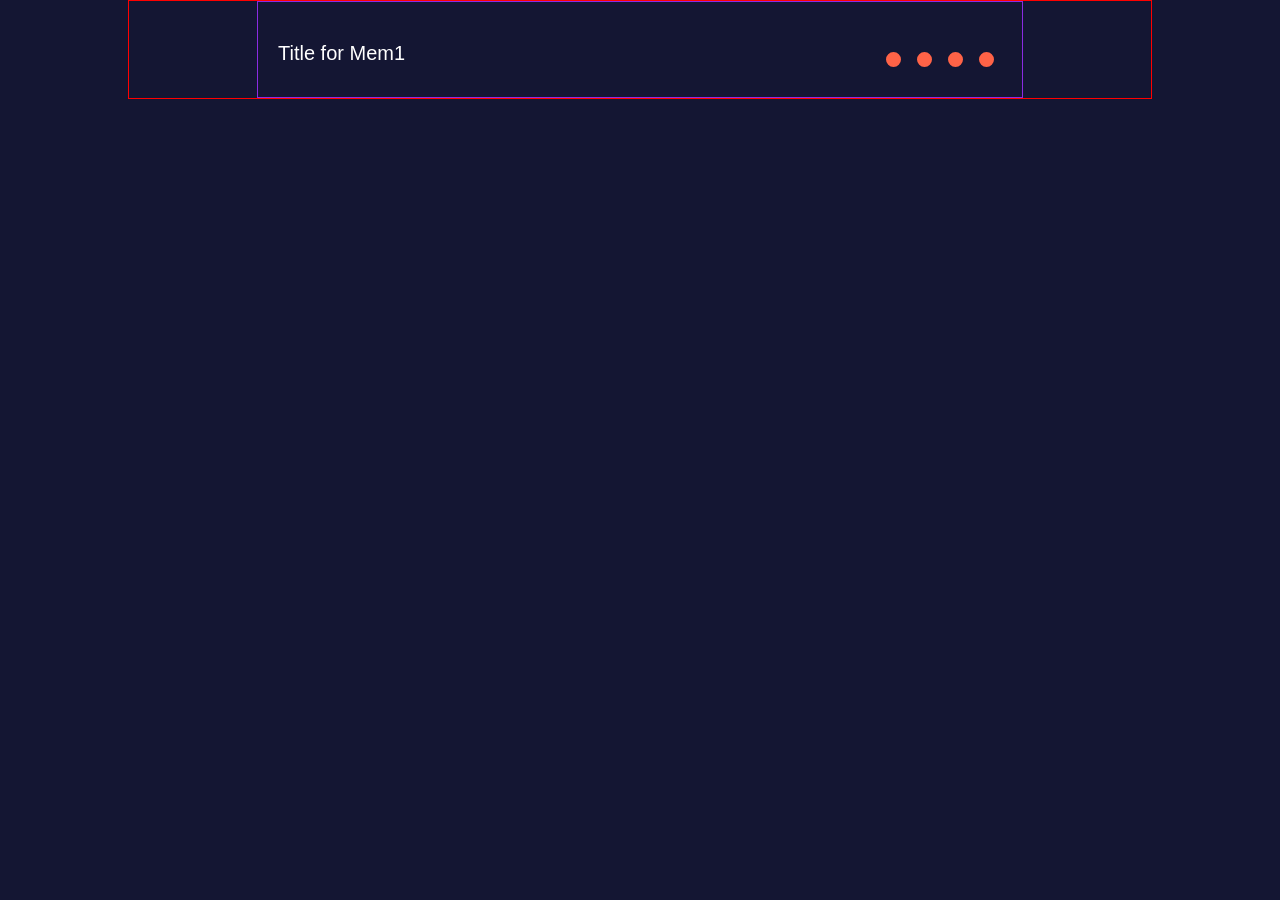
==== index.html @ 36c18b4f "feat: grid for wrap, style for btn-cotrol (Mon, Sep 09, 2024 08:19:40 PM)" ====
<!DOCTYPE html>
<html lang="en">

<head>
  <meta charset="UTF-8">
  <meta name="viewport" content="width=device-width, initial-scale=1.0">
  <link href="normalize.css" rel="stylesheet">
  <link href="style.css" rel="stylesheet">
  <title>Css MemSlider</title>
</head>

<body>
  <div class="container">
    <div class="wrap">
      <div class="control">
        <label class="control__label" for="mem1">
          <span></span>
        </label>

        <input class="control__input" type="radio" name="mem" id="mem1">
        <label class="control__label" for="mem2">
          <span></span>
        </label>
        <input class="control__input" type="radio" name="mem" id="mem2">
        <label class="control__label" for="mem3">
          <span></span>
        </label>
        <input class="control__input" type="radio" name="mem" id="mem3">
        <label class="control__label" for="mem4">
          <span></span>
        </label>
        <input class="control__input" type="radio" name="mem" id="mem4">
      </div>

      <div class="slider">
        <img class="slide slide_1" src="1.jpg" alt="" data='mem1'>
        <img class="slide slide_1" src="2.jpg" alt="" data='mem2'>
        <img class="slide slide_1" src="3.jpg" alt="" data='mem3'>
        <img class="slide slide_1" src="4.jpg" alt="" data='mem4'>
      </div>

      <div class="content">
        <p class="content__title">Title for Mem1</p>
      </div>

    </div>
  </div>


</body>

</html>
---- style.css ----
:root {
  --main: #141633;
  --text: #fff;
  --accent: tomato;
}
html {
  box-sizing: border-box;
}

*,
*::before,
*::after {
  box-sizing: inherit;
}

body {
  /* min-width: 320px; */
  min-height: 100vh;
  font-family: Arial, sans-serif;
  background-color: #141633;
  color: #fff;
  font-size: 20px;
}


img, svg {
  max-width: 100%;
  max-height: 100%;
  height: auto;
}


button {
  padding: 0;
  cursor: pointer;
}

a {
  text-decoration: none;
  color: inherit;
}

ul {
  list-style: none;
  padding: 0;
  margin: 0;
}

h1,
h2,
h3,
p,
figure,
fieldset {
  margin: 0;
}

/*
Пример контейнера
Если контейнер 1180px по макету,
то для max-width прибавляем паддинги 30px*2,
в итоге 1240px
Чтобы контент не прижимался к краям экрана
*/

.container {
  max-width: 80%;
  padding: 0 10%;
  margin: 0 auto;
  border: 1px solid red;
}

.wrap {
  border: 1px solid blueviolet;
  padding-top: 100px;
  display: grid;
  grid-template-areas:
    'slider slider'
    'content control';
  justify-content: space-between;
  row-gap: 20px;
  padding: 20px;
}

img {
  border-radius: 20px;
}

.control {
  grid-area: control;
  justify-self: flex-end;
  display: flex;
  gap: 3px;
}


.control__input {
  cursor: pointer;
  appearance: none;
}

.control__label {
  display: block;
  cursor: pointer;
  padding: 10px 5px;
}

.control__label span {
  display: block;
  width: 15px;
  height: 15px;
  border-radius: 50%;
  background-color: var(--accent);
  border: 2px solid var(--accent);
  transition: background-color 0.3s ease-in-out, border-color 0.3s ease-in-out;
}

.control__label:hover span{
  background-color: #fff;
  border-color: var(--text);
  transition: background-color 0.3s ease-in-out, border-color 0.3s ease-in-out;
}

.control__label:has(+.control__input:checked) span{
  border-color: var(--accent);
  background-color: var(--main);
  transition: border-color 0.3s ease-in-out, background-color 0.3s ease-in-out;
}

.control__label:has(+.control__input:checked):hover span{
  border-color: var(--text);
  transition: border-color 0.3s ease-in-out;
}

.slider {
  grid-area: slider;
  display: flex;
}

.content {
  grid-area: content;
}

.slide_1 {
  display: none;
}
.control:has(.control__input[id='mem1']:checked)+.slider .slide_1[data='mem1']  {
  display: block;
}
.control:has(.control__input[id='mem2']:checked)+.slider .slide_1[data='mem2']  {
  display: block;
}
.control:has(.control__input[id='mem3']:checked)+.slider .slide_1[data='mem3']  {
  display: block;
}
.control:has(.control__input[id='mem4']:checked)+.slider .slide_1[data='mem4']  {
  display: block;
}
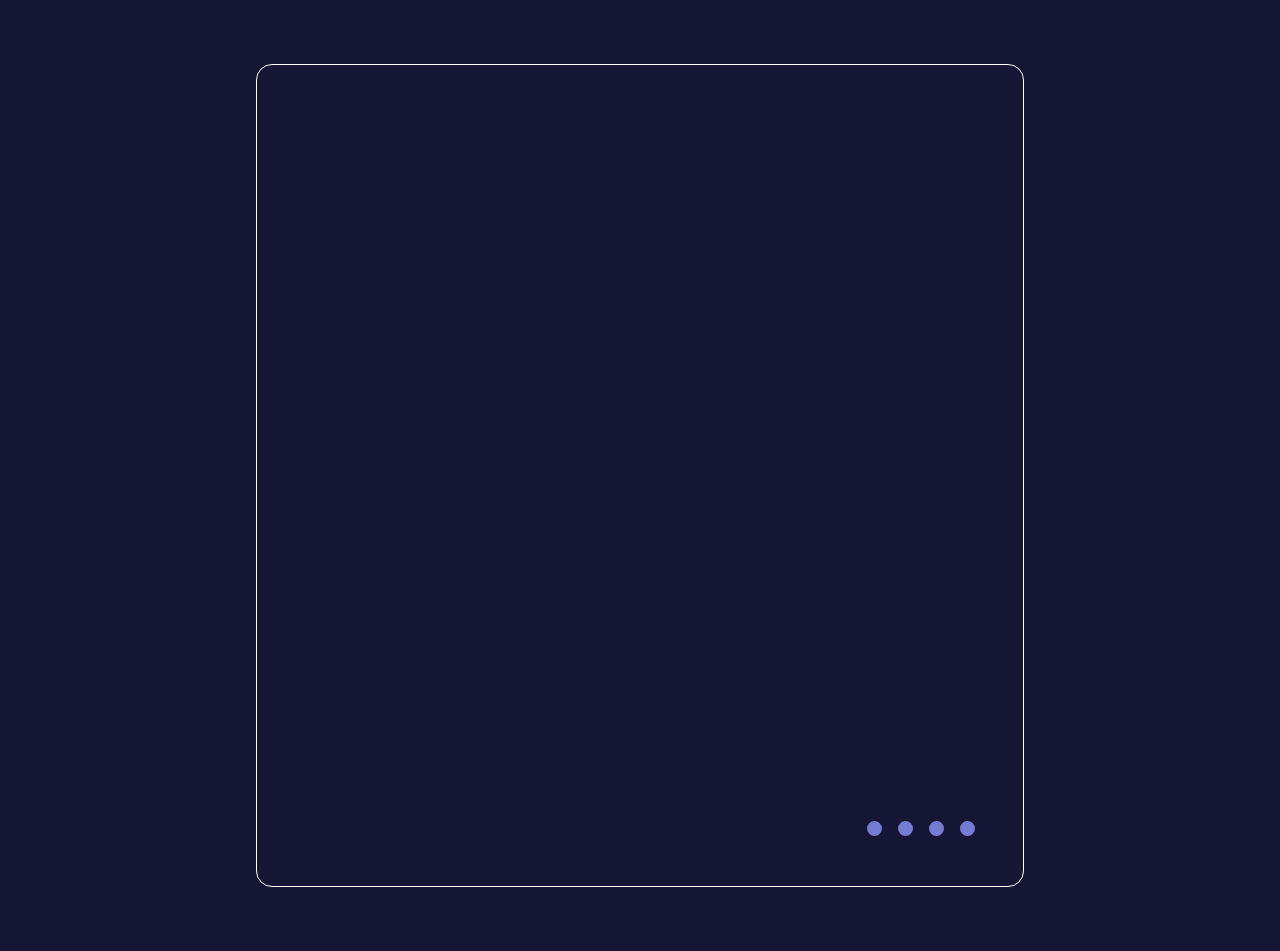
==== commit 7a6d093c: "feat: add movie for slides  (Sun, Sep 15, 2024 10:25:56 PM)" ====
--- a/index.html
+++ b/index.html
@@ -33,14 +33,25 @@
       </div>
 
       <div class="slider">
-        <img class="slide slide_1" src="1.jpg" alt="" data='mem1'>
+        <div class="slider-box">
+          <img class="slide slide_1" src="IMG_2.jpg" alt="" data='mem1'>
+          <img class="slide slide_1" src="IMG_1.jpg" alt="" data='mem2'>
+          <img class="slide slide_1" src="IMG_3.jpg" alt="" data='mem3'>
+          <img class="slide slide_1" src="IMG_4.jpg" alt="" data='mem4'>
+        </div>
+        <!-- <img class="slide slide_1" src="1.jpg" alt="" data='mem1'>
         <img class="slide slide_1" src="2.jpg" alt="" data='mem2'>
         <img class="slide slide_1" src="3.jpg" alt="" data='mem3'>
-        <img class="slide slide_1" src="4.jpg" alt="" data='mem4'>
+        <img class="slide slide_1" src="4.jpg" alt="" data='mem4'> -->
       </div>
 
       <div class="content">
-        <p class="content__title">Title for Mem1</p>
+        <div class="content-wrap">
+          <span class="content__title content__title_1">My thoughts</span>
+          <span class="content__title content__title_2">My health</span>
+          <span class="content__title content__title_3">My meditation</span>
+          <span class="content__title content__title_4">My job</span>
+        </div>
       </div>
 
     </div>
--- a/style.css
+++ b/style.css
@@ -1,7 +1,7 @@
 :root {
   --main: #141633;
   --text: #fff;
-  --accent: tomato;
+  --accent: #767cd4;
 }
 html {
   box-sizing: border-box;
@@ -14,12 +14,13 @@
 }
 
 body {
-  /* min-width: 320px; */
+  display: flex;
+  align-items: center;
+  min-width: 31rem;
   min-height: 100vh;
   font-family: Arial, sans-serif;
-  background-color: #141633;
-  color: #fff;
-  font-size: 20px;
+  background-color: var(--main);
+  color: var(--text);
 }
 
 
@@ -55,31 +56,22 @@
   margin: 0;
 }
 
-/*
-Пример контейнера
-Если контейнер 1180px по макету,
-то для max-width прибавляем паддинги 30px*2,
-в итоге 1240px
-Чтобы контент не прижимался к краям экрана
-*/
-
 .container {
   max-width: 80%;
-  padding: 0 10%;
+  padding: 5% 10%;
   margin: 0 auto;
-  border: 1px solid red;
 }
 
 .wrap {
-  border: 1px solid blueviolet;
+  border: 1px solid var(--text);
+  border-radius: 16px;
   padding-top: 100px;
   display: grid;
-  grid-template-areas:
-    'slider slider'
-    'content control';
+  grid-template-columns: 1fr 130px;
   justify-content: space-between;
   row-gap: 20px;
-  padding: 20px;
+  padding: 40px 40px;
+  overflow: hidden;
 }
 
 img {
@@ -87,10 +79,13 @@
 }
 
 .control {
-  grid-area: control;
+  display: flex;
+  align-items: center;
+  grid-column: 2 / 3;
+  grid-row: 2 /3 ;
   justify-self: flex-end;
-  display: flex;
   gap: 3px;
+  background-color: var(--main);
 }
 
 
@@ -116,7 +111,7 @@
 }
 
 .control__label:hover span{
-  background-color: #fff;
+  background-color: var(--text);
   border-color: var(--text);
   transition: background-color 0.3s ease-in-out, border-color 0.3s ease-in-out;
 }
@@ -132,28 +127,136 @@
   transition: border-color 0.3s ease-in-out;
 }
 
+
+/* =================  SLIDER ================== */
 .slider {
-  grid-area: slider;
-  display: flex;
-}
-
+  grid-column: 1 / 3;
+  grid-row: 1 / 2;
+}
+.slider-box {
+  display: flex;
+  overflow: hidden;
+  /* justify-content: center; */
+}
+
+/* =================  CONTENT =====================  */
 .content {
-  grid-area: content;
-}
-
-.slide_1 {
-  display: none;
-}
-.control:has(.control__input[id='mem1']:checked)+.slider .slide_1[data='mem1']  {
-  display: block;
-}
-.control:has(.control__input[id='mem2']:checked)+.slider .slide_1[data='mem2']  {
-  display: block;
-}
-.control:has(.control__input[id='mem3']:checked)+.slider .slide_1[data='mem3']  {
-  display: block;
-}
-.control:has(.control__input[id='mem4']:checked)+.slider .slide_1[data='mem4']  {
-  display: block;
-}
-
+  grid-column: 1 / -1;
+  grid-row: 2 / 3;
+  display: flex;
+  z-index: -10;
+  align-items: center;
+  font-size: 1rem;
+}
+
+.content-wrap {
+  overflow-x: hidden;
+  flex-grow: 1;
+  flex-wrap: nowrap;
+}
+
+.content__title {
+  display: inline-block;
+  white-space: nowrap;
+  opacity: 0;
+  transform: translate(600%);
+}
+
+.content__title_1 {
+  transition: opacity 0.5s ease-in-out;
+}
+.content__title_2 {
+  transition: opacity 0.5s ease-in-out;
+}
+.content__title_3 {
+  transition: opacity 0.5s ease-in-out;
+}
+.content__title_4 {
+  transition: opacity 0.5s ease-in-out;
+}
+
+/* ============== MOVIE-SLIDE ================ */
+.slide {
+  opacity: 1;
+  transform: translateX(120%);
+  transition: opacity 0.5s ease-in-out, transform 0.5s ease-in-out;
+}
+
+.control:has(.control__input[id='mem1']:checked)+.slider .slider-box .slide_1[data='mem1']  {
+  opacity: 1;
+  transform: translateX(0);
+  transition: opacity 0.5s ease-in-out, transform 0.5s ease-in-out;
+}
+.control:has(.control__input[id='mem2']:checked)+.slider .slider-box .slide_1[data='mem2']  {
+  opacity: 1;
+  transform: translateX(-100%);
+  transition: opacity 0.5s ease-in-out, transform 0.5s ease-in-out;
+}
+.control:has(.control__input[id='mem3']:checked)+.slider .slider-box .slide_1[data='mem3']  {
+  opacity: 1;
+  transform: translateX(-200%);
+  transition: opacity 0.5s ease-in-out, transform 0.5s ease-in-out;
+}
+.control:has(.control__input[id='mem4']:checked)+.slider .slider-box .slide_1[data='mem4']  {
+  opacity: 1;
+  transform: translateX(-300%);
+  transition: opacity 0.5s ease-in-out, transform 0.5s ease-in-out;
+}
+
+/* ============== MOVIE-TITLE ================ */
+
+.control:has(.control__input[id='mem1']:checked)~.content>.content-wrap>.content__title_1  {
+  opacity: 1;
+  transform: translateX(0);
+  transition: opacity 0.5s ease-in-out, transform 0.5s ease-in-out;
+}
+
+.control:has(.control__input[id='mem2']:checked)~.content>.content-wrap>.content__title_2  {
+  opacity: 1;
+  transform: translateX(-130%);
+  transition: opacity 0.5s ease-in-out, transform 0.5s ease-in-out;
+}
+.control:has(.control__input[id='mem3']:checked)~.content>.content-wrap>.content__title_3  {
+  opacity: 1;
+  transform: translateX(-166%);
+  transition: opacity 0.5s ease-in-out, transform 0.5s ease-in-out;
+}
+.control:has(.control__input[id='mem4']:checked)~.content>.content-wrap>.content__title_4  {
+  opacity: 1;
+  transform: translateX(-561%);
+  transition: opacity 0.5s ease-in-out, transform 0.5s ease-in-out;
+}
+
+
+@media (max-width: 768px) {
+  .container {
+    max-width: 100%;
+    padding: 0 5%;
+  }
+  .wrap {
+    grid-template-columns: 1fr;
+    justify-content: center;
+  }
+
+  .slider {
+    grid-column: 1 / -1;
+    width: 100%;
+  }
+  .control {
+    grid-column: 1 / -1;
+    grid-row: 2 /3 ;
+    justify-self: center;
+  }
+
+  .content {
+    grid-row: 3 / 4 ;
+    /* font-size: 0.8rem; */
+  }
+
+  .content-wrap {
+    flex-grow: 0;
+
+  }
+
+
+}
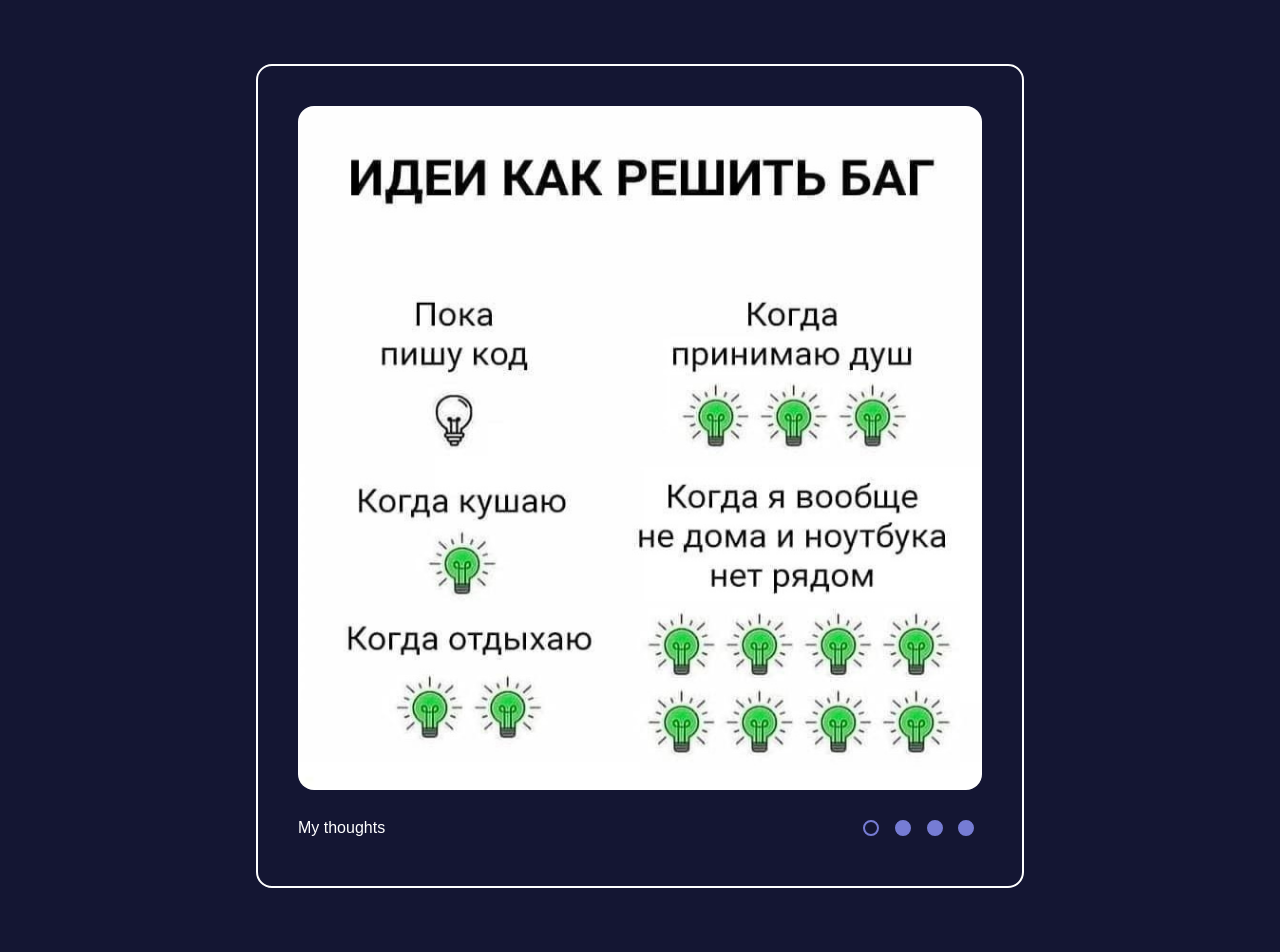
==== commit 8fe4edf1: "feat: add vars (Sun, Sep 15, 2024 10:53:08 PM)" ====
--- a/index.html
+++ b/index.html
@@ -16,16 +16,18 @@
         <label class="control__label" for="mem1">
           <span></span>
         </label>
+        <input class="control__input" type="radio" name="mem" id="mem1" checked>
 
-        <input class="control__input" type="radio" name="mem" id="mem1">
         <label class="control__label" for="mem2">
           <span></span>
         </label>
         <input class="control__input" type="radio" name="mem" id="mem2">
+
         <label class="control__label" for="mem3">
           <span></span>
         </label>
         <input class="control__input" type="radio" name="mem" id="mem3">
+
         <label class="control__label" for="mem4">
           <span></span>
         </label>
@@ -39,10 +41,6 @@
           <img class="slide slide_1" src="IMG_3.jpg" alt="" data='mem3'>
           <img class="slide slide_1" src="IMG_4.jpg" alt="" data='mem4'>
         </div>
-        <!-- <img class="slide slide_1" src="1.jpg" alt="" data='mem1'>
-        <img class="slide slide_1" src="2.jpg" alt="" data='mem2'>
-        <img class="slide slide_1" src="3.jpg" alt="" data='mem3'>
-        <img class="slide slide_1" src="4.jpg" alt="" data='mem4'> -->
       </div>
 
       <div class="content">
--- a/style.css
+++ b/style.css
@@ -2,6 +2,7 @@
   --main: #141633;
   --text: #fff;
   --accent: #767cd4;
+  --time: 0.8s;
 }
 html {
   box-sizing: border-box;
@@ -63,19 +64,18 @@
 }
 
 .wrap {
-  border: 1px solid var(--text);
-  border-radius: 16px;
-  padding-top: 100px;
+  border: 0.125rem solid var(--text);
+  border-radius: 1rem;
   display: grid;
-  grid-template-columns: 1fr 130px;
+  grid-template-columns: 1fr 8rem;
   justify-content: space-between;
-  row-gap: 20px;
-  padding: 40px 40px;
+  row-gap: 1.25rem;
+  padding: 2.5rem;
   overflow: hidden;
 }
 
 img {
-  border-radius: 20px;
+  border-radius: 1rem;
 }
 
 .control {
@@ -84,7 +84,7 @@
   grid-column: 2 / 3;
   grid-row: 2 /3 ;
   justify-self: flex-end;
-  gap: 3px;
+  gap: 0.18rem;
   background-color: var(--main);
 }
 
@@ -97,16 +97,16 @@
 .control__label {
   display: block;
   cursor: pointer;
-  padding: 10px 5px;
+  padding: 0.625rem 0.31rem;
 }
 
 .control__label span {
   display: block;
-  width: 15px;
-  height: 15px;
+  width: 1rem;
+  height: 1rem;
   border-radius: 50%;
   background-color: var(--accent);
-  border: 2px solid var(--accent);
+  border: 0.125rem solid var(--accent);
   transition: background-color 0.3s ease-in-out, border-color 0.3s ease-in-out;
 }
 
@@ -136,7 +136,6 @@
 .slider-box {
   display: flex;
   overflow: hidden;
-  /* justify-content: center; */
 }
 
 /* =================  CONTENT =====================  */
@@ -163,44 +162,44 @@
 }
 
 .content__title_1 {
-  transition: opacity 0.5s ease-in-out;
+  transition: opacity var(--time) ease-in-out;
 }
 .content__title_2 {
-  transition: opacity 0.5s ease-in-out;
+  transition: opacity var(--time) ease-in-out;
 }
 .content__title_3 {
-  transition: opacity 0.5s ease-in-out;
+  transition: opacity var(--time) ease-in-out;
 }
 .content__title_4 {
-  transition: opacity 0.5s ease-in-out;
+  transition: opacity var(--time) ease-in-out;
 }
 
 /* ============== MOVIE-SLIDE ================ */
 .slide {
   opacity: 1;
-  transform: translateX(120%);
-  transition: opacity 0.5s ease-in-out, transform 0.5s ease-in-out;
+  transform: translateX(100%);
+  transition: opacity var(--time) ease-in-out, transform var(--time) ease-in-out;
 }
 
 .control:has(.control__input[id='mem1']:checked)+.slider .slider-box .slide_1[data='mem1']  {
   opacity: 1;
   transform: translateX(0);
-  transition: opacity 0.5s ease-in-out, transform 0.5s ease-in-out;
+  transition: opacity var(--time) ease-in-out, transform var(--time) ease-in-out;
 }
 .control:has(.control__input[id='mem2']:checked)+.slider .slider-box .slide_1[data='mem2']  {
   opacity: 1;
   transform: translateX(-100%);
-  transition: opacity 0.5s ease-in-out, transform 0.5s ease-in-out;
+  transition: opacity var(--time) ease-in-out, transform var(--time) ease-in-out;
 }
 .control:has(.control__input[id='mem3']:checked)+.slider .slider-box .slide_1[data='mem3']  {
   opacity: 1;
   transform: translateX(-200%);
-  transition: opacity 0.5s ease-in-out, transform 0.5s ease-in-out;
+  transition: opacity var(--time) ease-in-out, transform var(--time) ease-in-out;
 }
 .control:has(.control__input[id='mem4']:checked)+.slider .slider-box .slide_1[data='mem4']  {
   opacity: 1;
   transform: translateX(-300%);
-  transition: opacity 0.5s ease-in-out, transform 0.5s ease-in-out;
+  transition: opacity var(--time) ease-in-out, transform var(--time) ease-in-out;
 }
 
 /* ============== MOVIE-TITLE ================ */
@@ -208,23 +207,23 @@
 .control:has(.control__input[id='mem1']:checked)~.content>.content-wrap>.content__title_1  {
   opacity: 1;
   transform: translateX(0);
-  transition: opacity 0.5s ease-in-out, transform 0.5s ease-in-out;
+  transition: opacity var(--time) ease-in-out, transform var(--time) ease-in-out;
 }
 
 .control:has(.control__input[id='mem2']:checked)~.content>.content-wrap>.content__title_2  {
   opacity: 1;
   transform: translateX(-130%);
-  transition: opacity 0.5s ease-in-out, transform 0.5s ease-in-out;
+  transition: opacity var(--time) ease-in-out, transform var(--time) ease-in-out;
 }
 .control:has(.control__input[id='mem3']:checked)~.content>.content-wrap>.content__title_3  {
   opacity: 1;
   transform: translateX(-166%);
-  transition: opacity 0.5s ease-in-out, transform 0.5s ease-in-out;
+  transition: opacity var(--time) ease-in-out, transform var(--time) ease-in-out;
 }
 .control:has(.control__input[id='mem4']:checked)~.content>.content-wrap>.content__title_4  {
   opacity: 1;
   transform: translateX(-561%);
-  transition: opacity 0.5s ease-in-out, transform 0.5s ease-in-out;
+  transition: opacity var(--time) ease-in-out, transform var(--time) ease-in-out;
 }
 
 
@@ -250,13 +249,9 @@
 
   .content {
     grid-row: 3 / 4 ;
-    /* font-size: 0.8rem; */
   }
 
   .content-wrap {
     flex-grow: 0;
-
-  }
-
-
+  }
 }
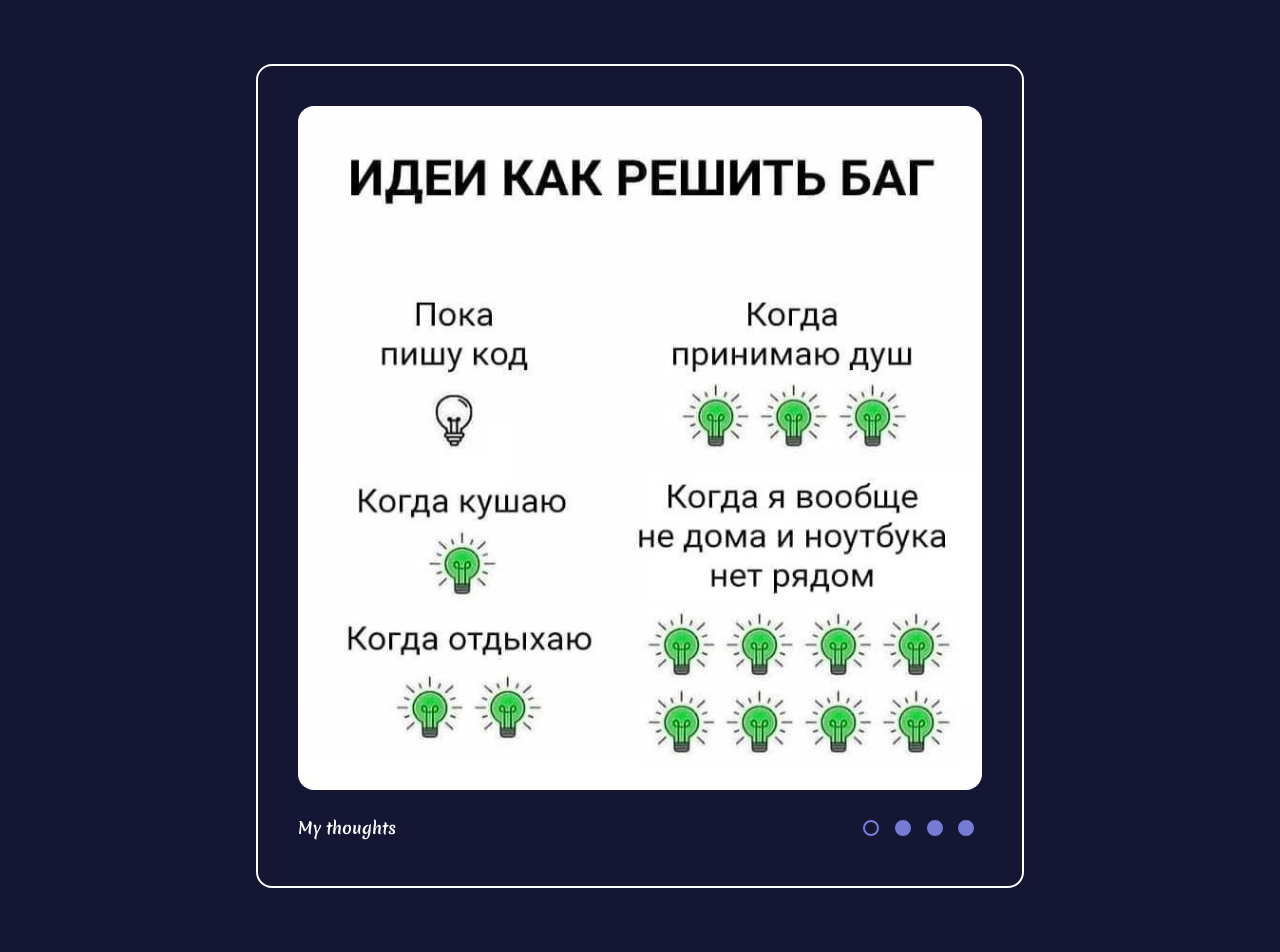
==== commit d4f80fbf: "update: add folder for images (Sun, Sep 15, 2024 11:27:25 PM)" ====
--- a/index.html
+++ b/index.html
@@ -36,10 +36,10 @@
 
       <div class="slider">
         <div class="slider-box">
-          <img class="slide slide_1" src="IMG_2.jpg" alt="" data='mem1'>
-          <img class="slide slide_1" src="IMG_1.jpg" alt="" data='mem2'>
-          <img class="slide slide_1" src="IMG_3.jpg" alt="" data='mem3'>
-          <img class="slide slide_1" src="IMG_4.jpg" alt="" data='mem4'>
+          <img class="slide slide_1" src="./img/IMG_2.jpg" alt="" data='mem1'>
+          <img class="slide slide_1" src="./img/IMG_1.jpg" alt="" data='mem2'>
+          <img class="slide slide_1" src="./img/IMG_3.jpg" alt="" data='mem3'>
+          <img class="slide slide_1" src="./img/IMG_4.jpg" alt="" data='mem4'>
         </div>
       </div>
 
--- a/style.css
+++ b/style.css
@@ -1,3 +1,11 @@
+@font-face {
+  font-display: swap; /* Check https://developer.mozilla.org/en-US/docs/Web/CSS/@font-face/font-display for other options. */
+  font-family: 'Merienda';
+  font-style: normal;
+  font-weight: 700;
+  src: url('./merienda-v19-latin-700.woff2') format('woff2'); /* Chrome 36+, Opera 23+, Firefox 39+, Safari 12+, iOS 10+ */
+}
+
 :root {
   --main: #141633;
   --text: #fff;
@@ -19,7 +27,8 @@
   align-items: center;
   min-width: 31rem;
   min-height: 100vh;
-  font-family: Arial, sans-serif;
+  font-family: 'Merienda', Arial, sans-serif;
+  font-weight: 700;
   background-color: var(--main);
   color: var(--text);
 }
@@ -151,7 +160,8 @@
 .content-wrap {
   overflow-x: hidden;
   flex-grow: 1;
-  flex-wrap: nowrap;
+  height: 100%;
+  align-content: center;
 }
 
 .content__title {
@@ -217,7 +227,7 @@
 }
 .control:has(.control__input[id='mem3']:checked)~.content>.content-wrap>.content__title_3  {
   opacity: 1;
-  transform: translateX(-166%);
+  transform: translateX(-162%);
   transition: opacity var(--time) ease-in-out, transform var(--time) ease-in-out;
 }
 .control:has(.control__input[id='mem4']:checked)~.content>.content-wrap>.content__title_4  {
@@ -230,7 +240,7 @@
 @media (max-width: 768px) {
   .container {
     max-width: 100%;
-    padding: 0 5%;
+    padding: 1rem 5%;
   }
   .wrap {
     grid-template-columns: 1fr;
@@ -253,5 +263,6 @@
 
   .content-wrap {
     flex-grow: 0;
+    padding-bottom: 0.625rem;
   }
 }
